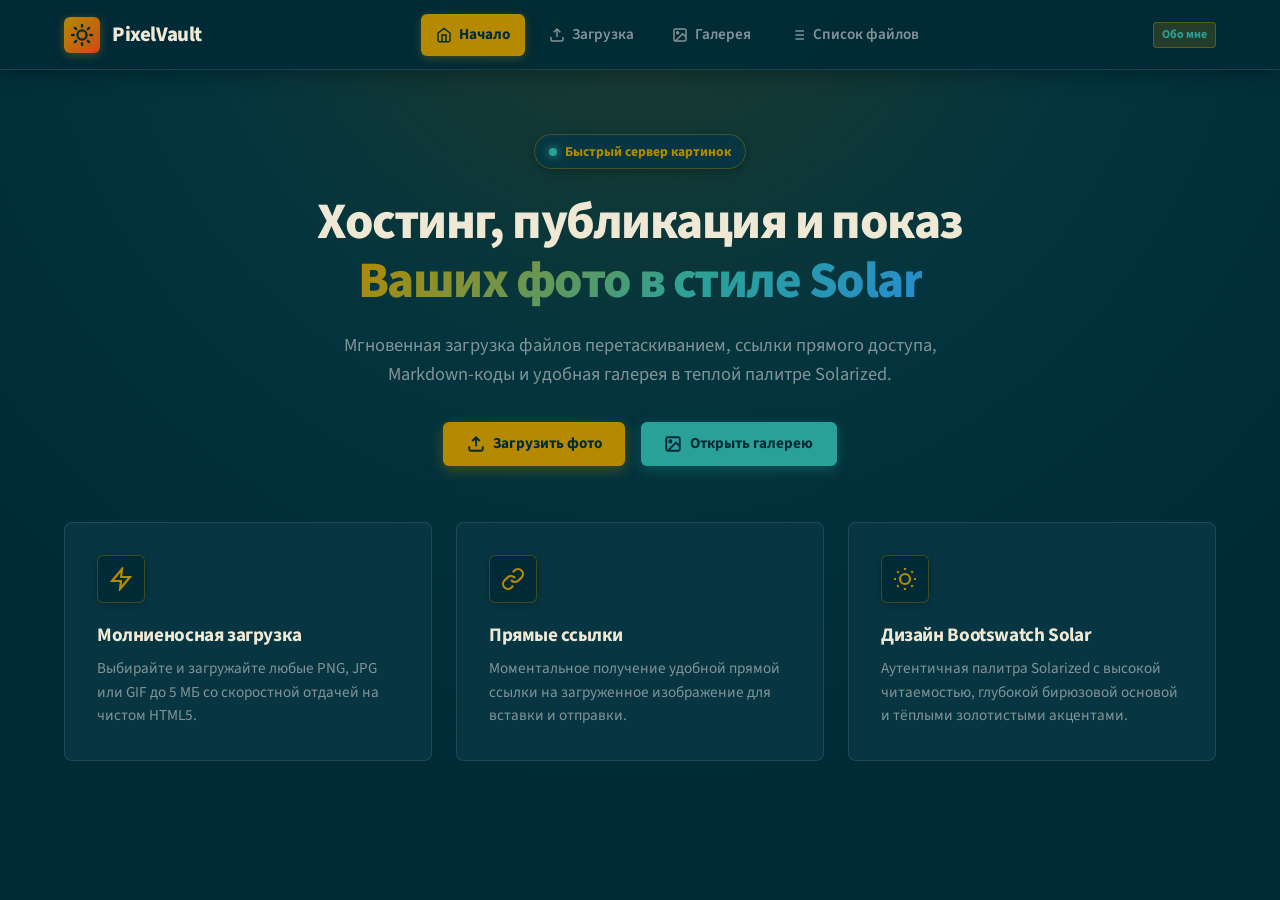
==== templates/index.html @ 3f96f943 "add app.py and templates" ====
<!DOCTYPE html>
<html lang="ru" data-bs-theme="dark">

<head>
    <meta charset="UTF-8">
    <meta name="viewport" content="width=device-width, initial-scale=1.0">
    <title>PixelVault — Быстрый хостинг картинок (Solar Theme)</title>
    <meta name="description"
        content="Молниеносная загрузка изображений перетаскиванием, ссылки прямого доступа, Markdown-коды и галерея в палитре Bootswatch Solar.">
    <link rel="preconnect" href="https://fonts.googleapis.com">
    <link rel="preconnect" href="https://fonts.gstatic.com" crossorigin>
    <link
        href="https://fonts.googleapis.com/css2?family=JetBrains+Mono:wght@400;500;600;700&family=Source+Sans+3:ital,wght@0,300;0,400;0,600;0,700;0,800;1,400&display=swap"
        rel="stylesheet" media="print" onload="this.media='all'">
    <noscript>
        <link
            href="https://fonts.googleapis.com/css2?family=JetBrains+Mono:wght@400;500;600;700&family=Source+Sans+3:ital,wght@0,300;0,400;0,600;0,700;0,800;1,400&display=swap"
            rel="stylesheet">
    </noscript>
    <link rel="stylesheet" href="/static/css/reset.css">
    <link rel="stylesheet" href="/static/css/style.css">
    <link rel="stylesheet" href="/static/css/responsive.css">
    <link rel="icon" type="image/x-icon" href="/favicon.ico">
</head>

<body>
    <div class="page-wrapper">
        <!-- Site Header / Navbar (Solar Theme) -->
        <header class="site-header">
            <div class="header-container">
                <a href="/" class="brand">
                    <div class="brand-icon-wrapper">
                        <svg width="22" height="22" viewBox="0 0 24 24" fill="none" stroke="currentColor"
                            stroke-width="2.5" stroke-linecap="round" stroke-linejoin="round">
                            <circle cx="12" cy="12" r="5"></circle>
                            <line x1="12" y1="1" x2="12" y2="3"></line>
                            <line x1="12" y1="21" x2="12" y2="23"></line>
                            <line x1="4.22" y1="4.22" x2="5.64" y2="5.64"></line>
                            <line x1="18.36" y1="18.36" x2="19.78" y2="19.78"></line>
                            <line x1="1" y1="12" x2="3" y2="12"></line>
                            <line x1="21" y1="12" x2="23" y2="12"></line>
                            <line x1="4.22" y1="19.78" x2="5.64" y2="18.36"></line>
                            <line x1="18.36" y1="5.64" x2="19.78" y2="4.22"></line>
                        </svg>
                    </div>
                    <span class="brand-text">PixelVault</span>
                </a>

                <nav class="nav-links">
                    <a href="/" class="nav-link active">
                        <svg width="16" height="16" viewBox="0 0 24 24" fill="none" stroke="currentColor"
                            stroke-width="2.2">
                            <path d="M3 9l9-7 9 7v11a2 2 0 0 1-2 2H5a2 2 0 0 1-2-2z"></path>
                            <polyline points="9 22 9 12 15 12 15 22"></polyline>
                        </svg>
                        <span>Начало</span>
                    </a>
                    <a href="/upload" class="nav-link">
                        <svg width="16" height="16" viewBox="0 0 24 24" fill="none" stroke="currentColor"
                            stroke-width="2.2">
                            <path d="M21 15v4a2 2 0 0 1-2 2H5a2 2 0 0 1-2-2v-4"></path>
                            <polyline points="17 8 12 3 7 8"></polyline>
                            <line x1="12" y1="3" x2="12" y2="15"></line>
                        </svg>
                        <span>Загрузка</span>
                    </a>
                    <a href="/images" class="nav-link">
                        <svg width="16" height="16" viewBox="0 0 24 24" fill="none" stroke="currentColor"
                            stroke-width="2.2">
                            <rect x="3" y="3" width="18" height="18" rx="2" ry="2"></rect>
                            <circle cx="8.5" cy="8.5" r="1.5"></circle>
                            <polyline points="21 15 16 10 5 21"></polyline>
                        </svg>
                        <span>Галерея</span>
                    </a>
                    <a href="/images-list" class="nav-link">
                        <svg width="16" height="16" viewBox="0 0 24 24" fill="none" stroke="currentColor"
                            stroke-width="2.2">
                            <line x1="8" y1="6" x2="21" y2="6"></line>
                            <line x1="8" y1="12" x2="21" y2="12"></line>
                            <line x1="8" y1="18" x2="21" y2="18"></line>
                            <line x1="3" y1="6" x2="3.01" y2="6"></line>
                            <line x1="3" y1="12" x2="3.01" y2="12"></line>
                            <line x1="3" y1="18" x2="3.01" y2="18"></line>
                        </svg>
                        <span>Список<span class="nav-text-extra"> файлов</span></span>
                    </a>
                </nav>

                <div class="header-actions">
                    <div class="theme-pill-badge" title="Об авторе проекта">
                        <a href="/about">Обо мне</a>
                    </div>
                </div>
            </div>
        </header>

        <!-- Main Content -->
        <main>
            <!-- Hero Section (Solar Theme) -->
            <section class="hero-section">
                <div class="hero-tag">
                    <span class="hero-tag-dot"></span>
                    <span>Быстрый сервер картинок</span>
                </div>
                <h1 class="hero-title">
                    Хостинг, публикация и показ <br>
                    <span class="gradient-text">
                        Ваших фото в стиле Solar
                    </span>
                </h1>
                <p class="hero-subtitle">
                    Мгновенная загрузка файлов перетаскиванием, ссылки прямого доступа,
                    Markdown-коды и удобная галерея в теплой палитре Solarized.
                </p>

                <div class="hero-actions">
                    <a href="/upload" class="btn btn-primary">
                        <svg width="18" height="18" viewBox="0 0 24 24" fill="none" stroke="currentColor"
                            stroke-width="2.5">
                            <path d="M21 15v4a2 2 0 0 1-2 2H5a2 2 0 0 1-2-2v-4"></path>
                            <polyline points="17 8 12 3 7 8"></polyline>
                            <line x1="12" y1="3" x2="12" y2="15"></line>
                        </svg>
                        <span>Загрузить фото</span>
                    </a>
                    <a href="/images" class="btn btn-secondary">
                        <svg width="18" height="18" viewBox="0 0 24 24" fill="none" stroke="currentColor"
                            stroke-width="2.5">
                            <rect x="3" y="3" width="18" height="18" rx="2" ry="2"></rect>
                            <circle cx="8.5" cy="8.5" r="1.5"></circle>
                            <polyline points="21 15 16 10 5 21"></polyline>
                        </svg>
                        <span>Открыть галерею</span>
                    </a>
                </div>

            </section>

            <!-- Features Grid (Solar Cards) -->
            <section class="features-grid">
                <div class="feature-card">
                    <div class="feature-icon-box">
                        <svg width="24" height="24" viewBox="0 0 24 24" fill="none" stroke="currentColor"
                            stroke-width="2.2">
                            <path d="M13 2L3 14h9l-1 8 10-12h-9l1-8z"></path>
                        </svg>
                    </div>
                    <h3 class="feature-title">Молниеносная загрузка</h3>
                    <p class="feature-desc">
                        Выбирайте и загружайте любые PNG, JPG или GIF до 5 МБ со скоростной
                        отдачей на чистом HTML5.
                    </p>
                </div>
                <div class="feature-card">
                    <div class="feature-icon-box">
                        <svg width="24" height="24" viewBox="0 0 24 24" fill="none" stroke="currentColor"
                            stroke-width="2.2">
                            <path d="M10 13a5 5 0 0 0 7.54.54l3-3a5 5 0 0 0-7.07-7.07l-1.72 1.71"></path>
                            <path d="M14 11a5 5 0 0 0-7.54-.54l-3 3a5 5 0 0 0 7.07 7.07l1.71-1.71"></path>
                        </svg>
                    </div>
                    <h3 class="feature-title">Прямые ссылки</h3>
                    <p class="feature-desc">
                        Моментальное получение удобной прямой ссылки на загруженное изображение для вставки и отправки.
                    </p>
                </div>
                <div class="feature-card">
                    <div class="feature-icon-box">
                        <svg width="24" height="24" viewBox="0 0 24 24" fill="none" stroke="currentColor"
                            stroke-width="2.2">
                            <circle cx="12" cy="12" r="5"></circle>
                            <line x1="12" y1="1" x2="12" y2="3"></line>
                            <line x1="12" y1="21" x2="12" y2="23"></line>
                            <line x1="4.22" y1="4.22" x2="5.64" y2="5.64"></line>
                            <line x1="18.36" y1="18.36" x2="19.78" y2="19.78"></line>
                            <line x1="1" y1="12" x2="3" y2="12"></line>
                            <line x1="21" y1="12" x2="23" y2="12"></line>
                            <line x1="4.22" y1="19.78" x2="5.64" y2="18.36"></line>
                            <line x1="18.36" y1="5.64" x2="19.78" y2="4.22"></line>
                        </svg>
                    </div>
                    <h3 class="feature-title">Дизайн Bootswatch Solar</h3>
                    <p class="feature-desc">
                        Аутентичная палитра Solarized с высокой читаемостью, глубокой бирюзовой
                        основой и тёплыми золотистыми акцентами.
                    </p>
                </div>
            </section>
        </main>
    </div>
</body>

</html>
---- static/css/style.css ----
/* ==========================================================================
   PIXELVAULT — BOOTSWATCH SOLAR THEME (SOLARIZED DESIGN SYSTEM)
   Inspired by Ethan Schoonover's Solarized & Bootswatch Solar
   Features: Pure CSS EN/RU Localization, Pure CSS Lightbox Modals (:target),
             Interactive Tabs & Format Selectors, Solarized Gradients & Glows
   ========================================================================== */

/* --- Bootswatch Solar Design Tokens --- */
:root {
    --font-main: 'Source Sans 3', -apple-system, BlinkMacSystemFont, 'Segoe UI', Roboto, Helvetica, Arial, sans-serif;
    --font-mono: 'JetBrains Mono', 'SFMono-Regular', Menlo, Monaco, Consolas, monospace;

    /* Solarized Core Palette */
    --solar-base03: #002b36;
    /* Deep Background */
    --solar-base02: #073642;
    /* Card & Surface BG */
    --solar-base01: #586e75;
    /* Borders & Subtle Muted */
    --solar-base00: #657b83;
    /* Secondary Content */
    --solar-base0: #839496;
    /* Primary Body Text */
    --solar-base1: #93a1a1;
    /* Headings & Emphasized Text */
    --solar-base2: #eee8d5;
    /* High Contrast Text */
    --solar-base3: #fdf6e3;
    /* Light Highlights */

    --solar-yellow: #b58900;
    /* Bootswatch Solar Primary */
    --solar-orange: #cb4b16;
    /* Warning */
    --solar-red: #dc322f;
    /* Danger (alt) */
    --solar-magenta: #d33682;
    /* Bootswatch Solar Danger */
    --solar-violet: #6c71c4;
    /* Accent / Special */
    --solar-blue: #268bd2;
    /* Info / Links */
    --solar-cyan: #2aa198;
    /* Success / Secondary */
    --solar-green: #859900;
    /* Pure Green */

    /* Semantic Theme Aliases */
    --bg-page: var(--solar-base03);
    --bg-surface: var(--solar-base02);
    --bg-surface-alt: #0a404e;
    --bg-surface-hover: #0c4d5d;
    --bg-card: var(--solar-base02);
    --bg-card-hover: #0a3d4a;
    --bg-nav: rgba(0, 43, 54, 0.95);
    --bg-input: #002129;
    --bg-modal: #073642;

    --text-primary: var(--solar-base0);
    --text-heading: var(--solar-base1);
    --text-bright: var(--solar-base2);
    --text-highlight: var(--solar-base3);
    --text-muted: var(--solar-base01);
    --text-code: var(--solar-cyan);

    --border-color: rgba(88, 110, 117, 0.35);
    --border-color-hover: rgba(181, 137, 0, 0.5);
    --border-dashed: var(--solar-yellow);

    --accent-primary: var(--solar-yellow);
    --accent-primary-hover: #d19f00;
    --accent-primary-active: #967100;
    --accent-secondary: var(--solar-cyan);
    --accent-secondary-hover: #33b8ad;
    --accent-info: var(--solar-blue);
    --accent-info-hover: #3a9de0;
    --accent-danger: var(--solar-magenta);
    --accent-danger-hover: #e04491;
    --accent-warning: var(--solar-orange);

    --accent-light: rgba(181, 137, 0, 0.12);
    --accent-glow: rgba(181, 137, 0, 0.28);
    --cyan-glow: rgba(42, 161, 152, 0.3);

    --hero-gradient: radial-gradient(circle at 50% -10%, rgba(181, 137, 0, 0.18) 0%, rgba(42, 161, 152, 0.08) 40%, rgba(0, 43, 54, 0) 75%);

    --shadow-xs: 0 1px 3px rgba(0, 0, 0, 0.35);
    --shadow-sm: 0 4px 14px rgba(0, 0, 0, 0.45);
    --shadow-md: 0 10px 28px rgba(0, 0, 0, 0.55);
    --shadow-lg: 0 20px 45px rgba(0, 0, 0, 0.65);
    --shadow-glow: 0 0 24px var(--accent-glow);

    --radius-sm: 4px;
    --radius-md: 6px;
    --radius-lg: 8px;
    --radius-xl: 12px;
    --radius-full: 9999px;

    --transition-fast: 0.15s ease;
    --transition-normal: 0.25s cubic-bezier(0.16, 1, 0.3, 1);
}

/* --- Global Reset & Base Setup --- */
*,
*::before,
*::after {
    box-sizing: border-box;
    margin: 0;
    padding: 0;
}

html {
    font-size: 16px;
    scroll-behavior: smooth;
    color-scheme: dark;
}

body {
    font-family: var(--font-main);
    background-color: var(--bg-page);
    color: var(--text-primary);
    line-height: 1.6;
    min-height: 100vh;
    display: flex;
    flex-direction: column;
    overflow-x: hidden;
    -webkit-font-smoothing: antialiased;
    -moz-osx-font-smoothing: grayscale;
}

.page-wrapper {
    display: flex;
    flex-direction: column;
    min-height: 100vh;
    background: var(--hero-gradient);
}

/* --- Typography & Headings --- */
h1,
h2,
h3,
h4,
h5,
h6 {
    color: var(--text-heading);
    font-weight: 700;
    line-height: 1.25;
    letter-spacing: -0.02em;
}

h1 {
    font-size: 2.5rem;
}

h2 {
    font-size: 1.85rem;
}

h3 {
    font-size: 1.35rem;
}

h4 {
    font-size: 1.15rem;
}

p {
    color: var(--text-primary);
    margin-bottom: 1rem;
}

a {
    color: var(--accent-secondary);
    text-decoration: none;
    transition: color var(--transition-fast);
}

a:hover {
    color: var(--accent-primary);
    text-decoration: none;
}

code,
pre {
    font-family: var(--font-mono);
}

/* Utility classes */
.d-none {
    display: none !important;
}

/* ==========================================================================
   HEADER / NAVBAR (Bootswatch Solar Style)
   ========================================================================== */
.site-header {
    position: sticky;
    top: 0;
    z-index: 100;
    background-color: var(--bg-nav);
    backdrop-filter: blur(12px);
    -webkit-backdrop-filter: blur(12px);
    border-bottom: 1px solid var(--border-color);
    box-shadow: 0 4px 20px rgba(0, 0, 0, 0.3);
}

.header-container {
    max-width: 1200px;
    margin: 0 auto;
    padding: 0.85rem 1.5rem;
    display: flex;
    align-items: center;
    justify-content: space-between;
    gap: 1.5rem;
}

/* Brand */
.brand {
    display: flex;
    align-items: center;
    gap: 0.75rem;
    color: var(--text-bright);
    font-weight: 700;
    font-size: 1.3rem;
    letter-spacing: -0.02em;
    text-decoration: none;
}

.brand:hover {
    color: var(--accent-primary);
}

.brand-icon-wrapper {
    display: flex;
    align-items: center;
    justify-content: center;
    width: 36px;
    height: 36px;
    background: linear-gradient(135deg, var(--solar-yellow) 0%, var(--solar-orange) 100%);
    color: var(--solar-base03);
    border-radius: var(--radius-md);
    box-shadow: 0 2px 10px rgba(181, 137, 0, 0.4);
    transition: transform var(--transition-normal);
}

.brand:hover .brand-icon-wrapper {
    transform: rotate(6deg) scale(1.05);
}

.brand-text {
    color: var(--solar-base2);
    font-weight: 800;
}

.brand-badge {
    font-size: 0.7rem;
    font-weight: 700;
    padding: 0.2rem 0.5rem;
    border-radius: var(--radius-sm);
    background-color: rgba(181, 137, 0, 0.2);
    color: var(--solar-yellow);
    border: 1px solid rgba(181, 137, 0, 0.4);
    letter-spacing: 0.05em;
    text-transform: uppercase;
}

/* Navigation Links */
.nav-links {
    display: flex;
    align-items: center;
    gap: 0.5rem;
    list-style: none;
}

.nav-link {
    display: inline-flex;
    align-items: center;
    gap: 0.45rem;
    padding: 0.55rem 0.95rem;
    color: var(--text-primary);
    font-size: 0.95rem;
    font-weight: 600;
    border-radius: var(--radius-md);
    transition: all var(--transition-fast);
}

.nav-link:hover {
    color: var(--solar-base2);
    background-color: var(--bg-surface);
}

.nav-link.active {
    color: var(--solar-base03);
    background-color: var(--accent-primary);
    font-weight: 700;
    box-shadow: 0 2px 8px rgba(181, 137, 0, 0.35);
}

/* Header Controls & Actions */
.header-actions {
    display: flex;
    align-items: center;
    gap: 0.75rem;
}

.control-btn-label {
    display: inline-flex;
    align-items: center;
    gap: 0.45rem;
    padding: 0.45rem 0.85rem;
    background-color: var(--bg-surface);
    border: 1px solid var(--border-color);
    border-radius: var(--radius-md);
    color: var(--text-primary);
    font-size: 0.85rem;
    font-weight: 600;
    cursor: pointer;
    user-select: none;
    transition: all var(--transition-fast);
}

.control-btn-label:hover {
    border-color: var(--accent-primary);
    color: var(--solar-base2);
    background-color: var(--bg-surface-alt);
    box-shadow: 0 0 10px rgba(181, 137, 0, 0.2);
}

.lang-badge {
    background-color: var(--solar-base03);
    color: var(--solar-cyan);
    padding: 0.15rem 0.45rem;
    border-radius: var(--radius-sm);
    font-size: 0.75rem;
    font-weight: 700;
    border: 1px solid rgba(42, 161, 152, 0.4);
}

.theme-pill-badge {
    background-color: rgba(181, 137, 0, 0.2);
    color: var(--solar-yellow);
    padding: 0.15rem 0.5rem;
    border-radius: var(--radius-sm);
    font-size: 0.75rem;
    font-weight: 700;
    border: 1px solid rgba(181, 137, 0, 0.4);
}

/* ==========================================================================
   BUTTONS (Bootswatch Solar)
   ========================================================================== */
.btn {
    display: inline-flex;
    align-items: center;
    justify-content: center;
    gap: 0.5rem;
    padding: 0.65rem 1.4rem;
    font-family: var(--font-main);
    font-size: 0.95rem;
    font-weight: 600;
    border-radius: var(--radius-md);
    border: 1px solid transparent;
    cursor: pointer;
    text-decoration: none;
    transition: all var(--transition-normal);
    line-height: 1.4;
}

.btn-primary {
    background-color: var(--solar-yellow);
    color: var(--solar-base03) !important;
    font-weight: 700;
    box-shadow: 0 4px 14px rgba(181, 137, 0, 0.35);
}

.btn-primary:hover {
    background-color: var(--accent-primary-hover);
    color: var(--solar-base03) !important;
    transform: translateY(-2px);
    box-shadow: 0 6px 20px rgba(181, 137, 0, 0.5);
}

.btn-secondary {
    background-color: var(--solar-cyan);
    color: var(--solar-base03) !important;
    font-weight: 700;
    box-shadow: 0 4px 14px rgba(42, 161, 152, 0.3);
}

.btn-secondary:hover {
    background-color: var(--accent-secondary-hover);
    color: var(--solar-base03) !important;
    transform: translateY(-2px);
    box-shadow: 0 6px 20px rgba(42, 161, 152, 0.45);
}

.btn-outline-info {
    background-color: transparent;
    color: var(--solar-blue) !important;
    border: 1px solid var(--solar-blue);
}

.btn-outline-info:hover {
    background-color: var(--solar-blue);
    color: var(--solar-base03) !important;
    transform: translateY(-2px);
    box-shadow: 0 4px 16px rgba(38, 139, 210, 0.4);
}

.btn-outline-solar {
    background-color: var(--bg-surface);
    color: var(--text-heading) !important;
    border: 1px solid var(--border-color);
}

.btn-outline-solar:hover {
    background-color: var(--bg-surface-alt);
    border-color: var(--solar-yellow);
    color: var(--solar-base2) !important;
    transform: translateY(-2px);
}

.btn-danger {
    background-color: var(--solar-magenta);
    color: #fff !important;
}

.btn-danger:hover {
    background-color: var(--accent-danger-hover);
    transform: translateY(-2px);
}

/* ==========================================================================
   HERO SECTION (Showcase)
   ========================================================================== */
.hero-section {
    padding: 4rem 1.5rem 0.5rem;
    text-align: center;
    max-width: 960px;
    margin: 0 auto;
}

.hero-tag {
    display: inline-flex;
    align-items: center;
    gap: 0.5rem;
    padding: 0.35rem 0.9rem;
    background-color: var(--bg-surface);
    border: 1px solid rgba(181, 137, 0, 0.35);
    border-radius: var(--radius-full);
    color: var(--solar-yellow);
    font-size: 0.85rem;
    font-weight: 700;
    margin-bottom: 1.5rem;
    box-shadow: 0 2px 10px rgba(0, 0, 0, 0.25);
}

.hero-tag-dot {
    width: 8px;
    height: 8px;
    border-radius: 50%;
    background-color: var(--solar-cyan);
    box-shadow: 0 0 8px var(--solar-cyan);
    animation: pulseGlow 2s infinite ease-in-out;
}

@keyframes pulseGlow {

    0%,
    100% {
        transform: scale(1);
        opacity: 1;
    }

    50% {
        transform: scale(1.3);
        opacity: 0.6;
    }
}

.hero-title {
    font-size: 3.2rem;
    font-weight: 800;
    line-height: 1.15;
    margin-bottom: 1.25rem;
    color: var(--solar-base2);
    letter-spacing: -0.03em;
}

.hero-title .gradient-text {
    background: linear-gradient(135deg, var(--solar-yellow) 0%, var(--solar-cyan) 60%, var(--solar-blue) 100%);
    -webkit-background-clip: text;
    -webkit-text-fill-color: transparent;
    display: inline-block;
}

.hero-subtitle {
    font-size: 1.15rem;
    color: var(--solar-base0);
    max-width: 680px;
    margin: 0 auto 2rem;
    line-height: 1.6;
}

.hero-actions {
    display: flex;
    align-items: center;
    justify-content: center;
    gap: 1rem;
    flex-wrap: wrap;
    margin-bottom: 3rem;
}

/* ==========================================================================
   SHOWCASE GRID / DECK (Home Carousel & Cards)
   ========================================================================== */
.showcase-wrapper {
    max-width: 1200px;
    margin: 0 auto 4rem;
    padding: 0 1.5rem;
}

.showcase-card-container {
    background-color: var(--bg-surface);
    border: 1px solid var(--border-color);
    border-radius: var(--radius-xl);
    padding: 1.75rem;
    box-shadow: var(--shadow-md);
}

.showcase-grid {
    display: flex;
    flex-wrap: wrap;
    justify-content: center;
    gap: 1.25rem;
}

.showcase-item {
    position: relative;
    border-radius: var(--radius-lg);
    overflow: hidden;
    background-color: var(--solar-base03);
    border: 1px solid var(--border-color);
    aspect-ratio: 4 / 5;
    width: 220px;
    max-width: 100%;
    flex: 0 0 220px;
    display: block;
    text-decoration: none;
    transition: all var(--transition-normal);
    box-shadow: var(--shadow-xs);
}

.showcase-empty-card {
    width: 100%;
}

.showcase-item:hover {
    transform: translateY(-6px);
    border-color: var(--solar-yellow);
    box-shadow: 0 12px 30px rgba(0, 0, 0, 0.5), 0 0 18px var(--accent-glow);
}

.showcase-item img {
    width: 100%;
    height: 100%;
    object-fit: cover;
    display: block;
    transition: transform var(--transition-normal);
}

.showcase-item:hover img {
    transform: scale(1.06);
}

.showcase-item-info {
    position: absolute;
    bottom: 0;
    left: 0;
    right: 0;
    padding: 1rem;
    background: linear-gradient(to top, rgba(0, 43, 54, 0.95) 0%, rgba(0, 43, 54, 0.6) 70%, rgba(0, 43, 54, 0) 100%);
    display: flex;
    align-items: flex-end;
    justify-content: space-between;
}

.showcase-item-name {
    font-size: 1rem;
    font-weight: 700;
    color: var(--solar-base2);
}

.showcase-item-tag {
    font-size: 0.75rem;
    color: var(--solar-cyan);
    font-weight: 500;
}

.showcase-item-badge {
    padding: 0.2rem 0.45rem;
    font-size: 0.65rem;
    font-weight: 700;
    background-color: var(--solar-yellow);
    color: var(--solar-base03);
    border-radius: var(--radius-sm);
}

/* ==========================================================================
   FEATURES SECTION (Bootswatch Solar Cards)
   ========================================================================== */
.features-grid {
    max-width: 1200px;
    margin: 0 auto 1.5rem;
    padding: 0 1.5rem;
    display: grid;
    grid-template-columns: repeat(auto-fit, minmax(300px, 1fr));
    gap: 1.5rem;
}

.feature-card {
    background-color: var(--bg-surface);
    border: 1px solid var(--border-color);
    border-radius: var(--radius-lg);
    padding: 2rem;
    transition: all var(--transition-normal);
    position: relative;
    overflow: hidden;
}

.feature-card::before {
    content: '';
    position: absolute;
    top: 0;
    left: 0;
    width: 100%;
    height: 3px;
    background: linear-gradient(90deg, var(--solar-yellow), var(--solar-cyan));
    opacity: 0;
    transition: opacity var(--transition-fast);
}

.feature-card:hover {
    border-color: var(--solar-yellow);
    transform: translateY(-4px);
    box-shadow: var(--shadow-md);
}

.feature-card:hover::before {
    opacity: 1;
}

.feature-icon-box {
    width: 48px;
    height: 48px;
    border-radius: var(--radius-md);
    background-color: var(--solar-base03);
    border: 1px solid rgba(181, 137, 0, 0.35);
    display: flex;
    align-items: center;
    justify-content: center;
    color: var(--solar-yellow);
    margin-bottom: 1.25rem;
    box-shadow: 0 2px 10px rgba(0, 0, 0, 0.3);
}

.feature-title {
    font-size: 1.2rem;
    color: var(--solar-base2);
    margin-bottom: 0.65rem;
}

.feature-desc {
    font-size: 0.95rem;
    color: var(--solar-base0);
    line-height: 1.55;
    margin-bottom: 0;
}

/* ==========================================================================
   APP CONTAINER / TABS / FORMS (Upload & Gallery Pages)
   ========================================================================== */
.app-container {
    max-width: 900px;
    margin: 0 auto;
    padding: 0 1.5rem;
    width: 100%;
}

.app-container-gallery {
    max-width: 1320px;
}

.page-header {
    text-align: center;
    margin-bottom: 2rem;
    margin-top: 1rem;
}

.page-title {
    font-size: 2.3rem;
    font-weight: 800;
    color: var(--solar-base2);
    margin-bottom: 0.5rem;
}

.page-subtitle {
    font-size: 1.05rem;
    color: var(--solar-base0);
}

/* Navigation Tabs (Solar Nav-Pills) */
.tabs-nav {
    display: flex;
    justify-content: center;
    gap: 0.75rem;
    margin-bottom: 2.5rem;
}

.tab-btn {
    display: inline-flex;
    align-items: center;
    gap: 0.55rem;
    padding: 0.65rem 1.4rem;
    background-color: var(--bg-surface);
    color: var(--text-primary);
    border: 1px solid var(--border-color);
    border-radius: var(--radius-md);
    font-size: 0.95rem;
    font-weight: 600;
    text-decoration: none;
    transition: all var(--transition-fast);
}

.tab-btn:hover {
    color: var(--solar-base2);
    border-color: var(--solar-yellow);
    background-color: var(--bg-surface-alt);
}

.tab-btn.active {
    background-color: var(--solar-yellow);
    color: var(--solar-base03) !important;
    border-color: var(--solar-yellow);
    font-weight: 700;
    box-shadow: 0 4px 14px rgba(181, 137, 0, 0.35);
}

.tab-counter {
    background-color: var(--solar-base03);
    color: var(--solar-yellow);
    padding: 0.15rem 0.5rem;
    border-radius: var(--radius-full);
    font-size: 0.75rem;
    font-weight: 700;
}

.tab-btn.active .tab-counter {
    background-color: var(--solar-base03);
    color: var(--solar-yellow);
}

/* ==========================================================================
   UPLOAD CARD & DROPZONE
   ========================================================================== */
.upload-card {
    background-color: var(--bg-surface);
    border: 1px solid var(--border-color);
    border-radius: var(--radius-xl);
    padding: 2.25rem;
    box-shadow: var(--shadow-md);
}

.dropzone {
    display: flex;
    flex-direction: column;
    align-items: center;
    justify-content: center;
    padding: 3rem 1.5rem;
    border: 2px dashed var(--border-dashed);
    border-radius: var(--radius-lg);
    background-color: rgba(0, 43, 54, 0.6);
    cursor: pointer;
    text-align: center;
    transition: all var(--transition-normal);
}

.dropzone:hover {
    border-color: var(--solar-cyan);
    background-color: rgba(42, 161, 152, 0.08);
    box-shadow: 0 0 20px rgba(42, 161, 152, 0.2);
    transform: scale(1.005);
}

.dropzone-icon {
    width: 68px;
    height: 68px;
    border-radius: 50%;
    background: linear-gradient(135deg, rgba(181, 137, 0, 0.2) 0%, rgba(42, 161, 152, 0.2) 100%);
    border: 1px solid var(--solar-yellow);
    display: flex;
    align-items: center;
    justify-content: center;
    color: var(--solar-yellow);
    margin-bottom: 1.25rem;
    transition: all var(--transition-normal);
}

.dropzone:hover .dropzone-icon {
    color: var(--solar-cyan);
    border-color: var(--solar-cyan);
    transform: translateY(-4px);
}

.dropzone-title {
    font-size: 1.3rem;
    font-weight: 700;
    color: var(--solar-base2);
    margin-bottom: 0.4rem;
}

.dropzone-hint {
    font-size: 0.9rem;
    color: var(--solar-base0);
    margin-bottom: 1.25rem;
}

.dropzone-badges {
    display: flex;
    gap: 0.5rem;
    flex-wrap: wrap;
    justify-content: center;
}

.format-badge {
    padding: 0.25rem 0.6rem;
    background-color: var(--solar-base03);
    border: 1px solid var(--border-color);
    border-radius: var(--radius-sm);
    color: var(--solar-cyan);
    font-family: var(--font-mono);
    font-size: 0.75rem;
    font-weight: 600;
}

.upload-btn-row {
    margin-top: 1.75rem;
    display: flex;
    justify-content: center;
}

.upload-submit-btn {
    width: 100%;
    max-width: 320px;
    padding: 0.85rem 1.5rem;
    font-size: 1.05rem;
}

/* ==========================================================================
   LINKS GENERATOR / EMBED CODES SECTION (Bootswatch Solar Code Blocks)
   ========================================================================== */
.links-section {
    margin-top: 2.5rem;
    padding-top: 2rem;
    border-top: 1px solid var(--border-color);
}

.links-header {
    display: flex;
    align-items: center;
    justify-content: space-between;
    gap: 1rem;
    margin-bottom: 1.25rem;
    flex-wrap: wrap;
}

.links-title {
    font-size: 1.15rem;
    color: var(--solar-base2);
}

.format-switch-group {
    display: flex;
    gap: 0.35rem;
    background-color: var(--solar-base03);
    padding: 0.25rem;
    border-radius: var(--radius-md);
    border: 1px solid var(--border-color);
}

.format-label {
    padding: 0.35rem 0.75rem;
    font-size: 0.8rem;
    font-weight: 600;
    border-radius: var(--radius-sm);
    color: var(--solar-base0);
    cursor: pointer;
    transition: all var(--transition-fast);
}

.format-label:hover {
    color: var(--solar-base2);
}



.link-input-group {
    display: flex;
    gap: 0.5rem;
}

.link-input {
    flex: 1;
    background-color: var(--bg-input);
    border: 1px solid var(--border-color);
    border-radius: var(--radius-md);
    padding: 0.75rem 1rem;
    color: var(--solar-cyan);
    font-family: var(--font-mono);
    font-size: 0.9rem;
    outline: none;
    transition: border-color var(--transition-fast);
}

.link-input:focus {
    border-color: var(--solar-yellow);
    box-shadow: 0 0 10px rgba(181, 137, 0, 0.25);
}

/* Recent Uploads Queue */
.recent-uploads {
    margin-top: 2.5rem;
    padding-top: 1.75rem;
    border-top: 1px solid var(--border-color);
}

.recent-uploads-title {
    font-size: 1.05rem;
    color: var(--solar-base2);
    margin-bottom: 1rem;
}

.upload-queue-list {
    display: flex;
    flex-direction: column;
    gap: 0.75rem;
}

.upload-queue-item {
    display: flex;
    align-items: center;
    justify-content: space-between;
    padding: 0.75rem 1rem;
    background-color: var(--solar-base03);
    border: 1px solid var(--border-color);
    border-radius: var(--radius-md);
    gap: 1rem;
}

.upload-queue-info {
    display: flex;
    align-items: center;
    gap: 0.85rem;
}

.upload-queue-thumb {
    width: 44px;
    height: 44px;
    border-radius: var(--radius-sm);
    object-fit: cover;
    border: 1px solid var(--border-color);
}

.upload-queue-name {
    font-size: 0.9rem;
    font-weight: 600;
    color: var(--solar-base2);
}

/* ==========================================================================
   GALLERY PAGE (Toolbar & Cards Grid)
   ========================================================================== */
.gallery-toolbar {
    display: flex;
    align-items: center;
    justify-content: space-between;
    margin-bottom: 1.75rem;
    padding: 0.85rem 1.25rem;
    background-color: var(--bg-surface);
    border: 1px solid var(--border-color);
    border-radius: var(--radius-lg);
}

.gallery-stats {
    font-size: 0.9rem;
    color: var(--solar-cyan);
    font-weight: 600;
}

.gallery-grid {
    display: grid;
    grid-template-columns: repeat(4, 1fr);
    gap: 1.5rem;
    width: 100%;
}

.gallery-card {
    background-color: var(--bg-surface);
    border: 1px solid var(--border-color);
    border-radius: var(--radius-lg);
    overflow: hidden;
    transition: all var(--transition-normal);
    box-shadow: var(--shadow-sm);
    display: flex;
    flex-direction: column;
    width: 100%;
    scroll-margin-top: 90px;
}

.gallery-empty-card {
    grid-column: 1 / -1;
    width: 100%;
}

.gallery-card-preview {
    position: relative;
    aspect-ratio: 4 / 3;
    background-color: var(--solar-base03);
    overflow: hidden;
    display: block;
    z-index: 1;
    cursor: pointer;
}

.gallery-card-img {
    width: 100%;
    height: 100%;
    object-fit: cover;
    transition: transform var(--transition-normal);
}

/* Реакция только при наведении на превью изображения */
.gallery-card-preview:hover .gallery-card-img {
    transform: scale(1.06);
}

.gallery-card-overlay {
    position: absolute;
    inset: 0;
    background: rgba(0, 43, 54, 0.65);
    display: flex;
    align-items: center;
    justify-content: center;
    opacity: 0;
    transition: opacity var(--transition-fast);
    z-index: 2;
}

.gallery-card-preview:hover .gallery-card-overlay {
    opacity: 1;
}

.gallery-overlay-btn {
    width: 44px;
    height: 44px;
    border-radius: 50%;
    background-color: var(--solar-yellow);
    color: var(--solar-base03);
    display: flex;
    align-items: center;
    justify-content: center;
    box-shadow: 0 4px 15px rgba(0, 0, 0, 0.5);
    transform: scale(0.85);
    transition: transform var(--transition-fast);
}

.gallery-card-preview:hover .gallery-overlay-btn {
    transform: scale(1);
}

/* Реакция только при наведении на тело карточки */
.gallery-card-body {
    padding: 1.15rem;
    flex: 1;
    display: flex;
    flex-direction: column;
    position: relative;
    z-index: 10;
    background-color: var(--bg-surface);
    border-top: 1px solid var(--border-color);
    transition: background-color var(--transition-normal), border-color var(--transition-normal);
}

.gallery-card-body:hover {
    background-color: var(--bg-surface-hover);
    border-top-color: var(--solar-cyan);
}

.gallery-card-name {
    font-size: 1rem;
    font-weight: 700;
    color: var(--solar-base2);
    margin-bottom: 0.25rem;
}

.gallery-card-url {
    font-size: 0.78rem;
    font-family: var(--font-mono);
    color: var(--solar-cyan);
    margin-bottom: 1rem;
    white-space: nowrap;
    overflow: hidden;
    text-overflow: ellipsis;
}

.gallery-card-footer {
    display: flex;
    align-items: center;
    justify-content: space-between;
    gap: 0.5rem;
    margin-top: auto;
    padding-top: 0.75rem;
    border-top: 1px solid var(--border-color);
    position: relative;
    z-index: 15;
}

.gallery-action-btn {
    display: inline-flex;
    align-items: center;
    gap: 0.35rem;
    padding: 0.4rem 0.75rem;
    font-size: 0.8rem;
    font-weight: 600;
    border-radius: var(--radius-sm);
    background-color: var(--solar-base03);
    color: var(--solar-base0);
    border: 1px solid var(--border-color);
    text-decoration: none;
    transition: all var(--transition-fast);
    position: relative;
    z-index: 20;
    cursor: pointer;
    touch-action: manipulation;
}

.gallery-action-btn:hover {
    color: var(--solar-yellow);
    border-color: var(--solar-yellow);
    background-color: var(--bg-surface-alt);
}

.gallery-action-btn:active {
    transform: scale(0.96);
}

/* ==========================================================================
   LIGHTBOX MODALS (Pure CSS :target + Bootstrap Compatible)
   ========================================================================== */
.lightbox-modal {
    position: fixed;
    inset: 0;
    z-index: 1000;
    display: none;
    align-items: center;
    justify-content: center;
    padding: 1.5rem;
}

.lightbox-modal:target {
    display: flex;
    animation: fadeIn 0.25s ease forwards;
}

@keyframes fadeIn {
    from {
        opacity: 0;
    }

    to {
        opacity: 1;
    }
}

.lightbox-backdrop {
    position: absolute;
    inset: 0;
    background: rgba(0, 43, 54, 0.88);
    backdrop-filter: blur(8px);
    -webkit-backdrop-filter: blur(8px);
}

.lightbox-content {
    position: relative;
    z-index: 10;
    max-width: 800px;
    width: 100%;
    background-color: var(--bg-modal);
    border: 1px solid var(--solar-yellow);
    border-radius: var(--radius-xl);
    overflow: hidden;
    box-shadow: var(--shadow-lg), 0 0 35px var(--accent-glow);
}

.lightbox-close-btn {
    position: absolute;
    top: 1rem;
    right: 1.25rem;
    z-index: 20;
    width: 36px;
    height: 36px;
    border-radius: 50%;
    background: rgba(0, 43, 54, 0.8);
    border: 1px solid var(--border-color);
    color: transparent;
    font-size: 0;
    line-height: 0;
    text-decoration: none;
    display: flex;
    align-items: center;
    justify-content: center;
    cursor: pointer;
    transform-origin: center;
    transition: transform var(--transition-fast), border-color var(--transition-fast), box-shadow var(--transition-fast);
}

.lightbox-close-btn::before,
.lightbox-close-btn::after {
    content: '';
    position: absolute;
    top: 50%;
    left: 50%;
    width: 16px;
    height: 2px;
    background-color: var(--solar-base2);
    border-radius: 1px;
    transition: background-color var(--transition-fast);
}

.lightbox-close-btn::before {
    transform: translate(-50%, -50%) rotate(45deg);
}

.lightbox-close-btn::after {
    transform: translate(-50%, -50%) rotate(-45deg);
}

.lightbox-close-btn:hover {
    border-color: var(--solar-yellow);
    box-shadow: 0 0 12px var(--accent-glow);
    transform: rotate(90deg);
}

.lightbox-close-btn:hover::before,
.lightbox-close-btn:hover::after {
    background-color: var(--solar-yellow);
}

.lightbox-img {
    width: 100%;
    max-height: 70vh;
    object-fit: contain;
    background-color: #001f27;
    display: block;
}

.lightbox-caption {
    padding: 1rem 1.5rem;
    font-weight: 700;
    color: var(--solar-base2);
    font-size: 1.05rem;
    background-color: var(--solar-base02);
    border-top: 1px solid var(--border-color);
    display: flex;
    align-items: center;
    justify-content: space-between;
}

/* ==========================================================================
   FOOTER (Bootswatch Solar Style)
   ========================================================================== */
.site-footer {
    margin-top: auto;
    background-color: var(--solar-base02);
    border-top: 1px solid var(--border-color);
    padding: 2rem 1.5rem;
    font-size: 0.9rem;
    color: var(--solar-base0);
}

.footer-container {
    max-width: 1200px;
    margin: 0 auto;
    display: flex;
    align-items: center;
    justify-content: space-between;
    gap: 1.5rem;
    flex-wrap: wrap;
}

.footer-container strong {
    color: var(--solar-yellow);
}

.footer-solar-badge {
    display: inline-flex;
    align-items: center;
    gap: 0.4rem;
    color: var(--solar-cyan);
    font-weight: 600;
    font-size: 0.85rem;
}

/* ==========================================================================
   RESPONSIVE ADJUSTMENTS
   ========================================================================== */
@media (max-width: 1200px) {
    .app-container-gallery {
        max-width: 980px;
    }

    .gallery-grid {
        grid-template-columns: repeat(3, 1fr);
        gap: 1.25rem;
    }
}

@media (max-width: 768px) {
    .header-container {
        flex-direction: column;
        gap: 1rem;
    }

    .hero-title {
        font-size: 2.2rem;
    }

    .hero-subtitle {
        font-size: 1rem;
    }

    .features-grid {
        grid-template-columns: 1fr;
    }

    .footer-container {
        flex-direction: column;
        text-align: center;
    }

    .gallery-grid {
        grid-template-columns: repeat(2, 1fr);
        gap: 1rem;
    }

    .gallery-card {
        width: 100%;
        max-width: 100%;
    }

    .showcase-grid {
        justify-content: center;
    }

    .showcase-item {
        width: 160px;
        flex: 0 0 160px;
    }
}

@media (max-width: 520px) {
    .gallery-grid {
        grid-template-columns: 1fr;
    }
}

/* ==========================================================================
   TABLES & PAGINATION — BOOTSWATCH SOLAR THEME (SERVER 2.0)
   ========================================================================== */
.table-responsive {
    width: 100%;
    overflow-x: auto;
    background: var(--bg-card);
    border: 1px solid var(--border-color);
    border-radius: var(--radius-lg);
    box-shadow: var(--shadow-sm);
    margin-bottom: 1.5rem;
}

.solar-table {
    width: 100%;
    border-collapse: collapse;
    font-size: 0.95rem;
    text-align: left;
}

.solar-table th {
    background-color: var(--solar-base03);
    color: var(--text-heading);
    font-weight: 600;
    padding: 1rem 1.25rem;
    border-bottom: 2px solid var(--border-color);
    letter-spacing: 0.03em;
    text-transform: uppercase;
    font-size: 0.8rem;
    white-space: nowrap;
}

.solar-table td {
    padding: 1rem 1.25rem;
    border-bottom: 1px solid var(--border-color);
    color: var(--text-primary);
    vertical-align: middle;
}

.solar-table tbody tr {
    transition: background-color var(--transition-fast);
}

.solar-table tbody tr:hover {
    background-color: var(--bg-surface-hover);
}

.table-link {
    display: inline-flex;
    align-items: center;
    gap: 0.5rem;
    color: var(--solar-cyan);
    text-decoration: none;
    font-weight: 500;
    transition: color var(--transition-fast);
}

.table-link:hover {
    color: var(--accent-primary-hover);
    text-decoration: underline;
}

.table-link code {
    font-family: var(--font-mono);
    font-size: 0.88rem;
    background: rgba(0, 0, 0, 0.25);
    padding: 0.2rem 0.45rem;
    border-radius: var(--radius-sm);
    color: var(--solar-cyan);
    word-break: break-all;
    overflow-wrap: anywhere;
}

.solar-table th.col-filename,
.solar-table td.col-filename {
    max-width: 220px;
    min-width: 150px;
    word-break: break-all;
    overflow-wrap: anywhere;
    white-space: normal;
}

.solar-table th.col-orig-name,
.solar-table td.col-orig-name {
    max-width: 260px;
    min-width: 170px;
    word-break: break-word;
    overflow-wrap: anywhere;
    word-wrap: break-word;
    white-space: normal;
}

.orig-filename-text {
    display: inline-block;
    max-width: 100%;
    font-weight: 500;
    color: var(--text-bright);
    word-break: break-word;
    overflow-wrap: anywhere;
    word-wrap: break-word;
    line-height: 1.4;
}

.solar-table th.col-size,
.solar-table td.col-size,
.solar-table th.col-date,
.solar-table td.col-date,
.solar-table th.col-type,
.solar-table td.col-type,
.solar-table th.col-action,
.solar-table td.col-action {
    white-space: nowrap;
    width: 1%;
}

.solar-table th.col-action,
.solar-table td.col-action {
    text-align: right;
    min-width: 110px;
}

.btn-text-mobile-extra {
    display: none;
}

.badge-size {
    display: inline-flex;
    align-items: center;
    justify-content: center;
    white-space: nowrap;
    padding: 0.28rem 0.65rem;
    font-size: 0.85rem;
    font-family: var(--font-mono);
    font-weight: 600;
    line-height: 1.2;
    border-radius: var(--radius-full);
    background-color: rgba(38, 139, 210, 0.15);
    color: var(--solar-blue);
    border: 1px solid rgba(38, 139, 210, 0.35);
    box-shadow: 0 1px 2px rgba(0, 0, 0, 0.1);
}

.badge-type {
    display: inline-block;
    padding: 0.2rem 0.5rem;
    font-size: 0.78rem;
    font-family: var(--font-mono);
    font-weight: 700;
    border-radius: var(--radius-sm);
    background-color: rgba(181, 137, 0, 0.15);
    color: var(--solar-yellow);
    border: 1px solid rgba(181, 137, 0, 0.3);
    text-transform: uppercase;
}

.btn-sm {
    padding: 0.4rem 0.8rem;
    font-size: 0.85rem;
    gap: 0.35rem;
}

.btn-danger {
    background-color: var(--solar-magenta);
    color: #fff;
    border: 1px solid transparent;
}

.btn-danger:hover {
    background-color: var(--accent-danger-hover);
    box-shadow: 0 0 12px rgba(211, 54, 130, 0.4);
    color: #fff;
}

.btn-outline {
    background-color: transparent;
    color: var(--solar-base1);
    border: 1px solid var(--border-color);
}

.btn-outline:hover:not(.disabled) {
    background-color: var(--bg-surface-hover);
    color: var(--text-bright);
    border-color: var(--solar-yellow);
}

.btn.disabled,
.btn:disabled {
    opacity: 0.4;
    cursor: not-allowed;
    pointer-events: none;
    box-shadow: none;
}

.pagination-bar {
    display: flex;
    align-items: center;
    justify-content: space-between;
    flex-wrap: wrap;
    gap: 1rem;
    padding: 1rem 0;
    margin-top: 1rem;
}

.pagination-info {
    color: var(--text-muted);
    font-size: 0.95rem;
}

.pagination-info strong {
    color: var(--text-bright);
    font-family: var(--font-mono);
}

.pagination-buttons {
    display: flex;
    align-items: center;
    gap: 0.75rem;
}

.empty-state-card {
    text-align: center;
    padding: 4rem 2rem;
    background: var(--bg-card);
    border: 1px dashed var(--border-color);
    border-radius: var(--radius-lg);
    margin: 2rem 0;
}

.empty-state-icon {
    width: 64px;
    height: 64px;
    margin: 0 auto 1.5rem;
    color: var(--solar-base01);
    opacity: 0.7;
}

.empty-state-title {
    font-size: 1.4rem;
    color: var(--text-bright);
    margin-bottom: 0.5rem;
}

.empty-state-text {
    color: var(--text-muted);
    max-width: 420px;
    margin: 0 auto 1.5rem;
}

.alert-solar {
    padding: 1rem 1.25rem;
    border-radius: var(--radius-md);
    margin-bottom: 1.5rem;
    display: flex;
    align-items: center;
    gap: 0.75rem;
    font-weight: 500;
}

.alert-solar-success {
    background-color: rgba(42, 161, 152, 0.15);
    border: 1px solid rgba(42, 161, 152, 0.4);
    color: var(--solar-cyan);
}

.alert-solar-danger {
    background-color: rgba(220, 50, 47, 0.15);
    border: 1px solid rgba(220, 50, 47, 0.4);
    color: var(--solar-red);
}

/* --- About Page Profile Photo --- */
.about-avatar-container {
    display: inline-block;
    position: relative;
}

.about-img {
    max-width: 340px;
    /* Максимальная ширина (можете поставить 240px, 300px и т.д.) */
    width: 100%;
    /* Адаптивно сжимается на смартфонах */
    height: auto;
    /* Сохраняет реальные пропорции фото (не сплющивает и не обрезает) */
    border-radius: var(--radius-lg, 16px);
    /* Красивые скругленные углы вместо круга */
    border: 3px solid var(--solar-cyan);
    box-shadow: 0 10px 30px rgba(0, 0, 0, 0.45), 0 0 20px var(--accent-glow);
    display: block;
    transition: transform var(--transition-normal), border-color var(--transition-normal), box-shadow var(--transition-normal);
}

.about-img:hover {
    transform: scale(1.05);
    border-color: var(--solar-yellow);
    box-shadow: 0 14px 36px rgba(0, 0, 0, 0.6), 0 0 25px rgba(181, 137, 0, 0.4);
}
---- static/css/responsive.css ----
/* ==========================================================================
   PIXELVAULT — RESPONSIVE & MOBILE DESIGN SYSTEM (BOOTSWATCH SOLAR)
   Dedicated stylesheet for smartphones, tablets & touch devices.
   ========================================================================== */

/* --------------------------------------------------------------------------
   1. GLOBAL MOBILE TOUCH & ACCESSIBILITY RULES
   -------------------------------------------------------------------------- */
@media (max-width: 991px) {
    /* Safe-area insets support for iPhone notch & dynamic islands */
    .page-wrapper {
        padding-left: max(0.5rem, env(safe-area-inset-left));
        padding-right: max(0.5rem, env(safe-area-inset-right));
        overflow-x: hidden;
    }

    /* Prevent auto-zoom on iOS when focusing form inputs */
    input[type="text"],
    input[type="file"],
    input[type="search"],
    select,
    textarea {
        font-size: 16px !important;
    }

    /* Touch optimization */
    button,
    .btn,
    .nav-link,
    .table-link {
        -webkit-tap-highlight-color: transparent;
        touch-action: manipulation;
    }
}

/* --------------------------------------------------------------------------
   2. TABLET BREAKPOINT (max-width: 991px)
   -------------------------------------------------------------------------- */
@media (max-width: 991px) {
    /* Header layout */
    .header-container {
        padding: 0.75rem 1.25rem;
        gap: 1rem;
    }

    /* Hero section */
    .hero-section {
        padding: 4rem 1.25rem 3rem;
    }

    .hero-title {
        font-size: 2.4rem;
        line-height: 1.2;
    }

    .hero-subtitle {
        font-size: 1.05rem;
        max-width: 100%;
    }

    /* Features Grid */
    .features-grid {
        grid-template-columns: repeat(2, 1fr);
        gap: 1.25rem;
    }

    /* Gallery Grid */
    .gallery-grid {
        grid-template-columns: repeat(2, 1fr);
        gap: 1.25rem;
    }

    /* Upload layout */
    .upload-layout {
        grid-template-columns: 1fr;
        gap: 1.5rem;
    }
}

/* --------------------------------------------------------------------------
   3. MOBILE PHONES (max-width: 768px)
   -------------------------------------------------------------------------- */
@media (max-width: 768px) {
    /* Header & Navigation Bar */
    .site-header {
        position: sticky;
        top: 0;
        z-index: 1000;
        backdrop-filter: blur(12px);
        -webkit-backdrop-filter: blur(12px);
    }

    .header-container {
        flex-direction: column;
        align-items: stretch;
        padding: 0.75rem 1rem;
        gap: 0.75rem;
    }

    .brand {
        justify-content: center;
        width: 100%;
    }

    .brand-text {
        font-size: 1.35rem;
    }

    /* Mobile App-style Navigation Bar (4 equal tabs: 25% each, icon on top, text below) */
    .nav-links {
        display: flex;
        flex-direction: row;
        width: 100%;
        justify-content: space-between;
        align-items: stretch;
        gap: 0.25rem;
        padding: 0.35rem;
        background: rgba(0, 33, 41, 0.85);
        border: 1px solid var(--border-color);
        border-radius: var(--radius-lg);
        box-sizing: border-box;
        overflow: hidden;
    }

    .nav-links::-webkit-scrollbar {
        display: none;
    }

    .nav-link {
        flex: 1 1 0;
        min-width: 0;
        display: flex;
        flex-direction: column;
        align-items: center;
        justify-content: center;
        padding: 0.45rem 0.15rem;
        font-size: 0.76rem;
        font-weight: 600;
        gap: 0.25rem;
        text-align: center;
        border-radius: var(--radius-md);
        white-space: nowrap;
        min-height: 48px;
    }

    .nav-link svg {
        width: 18px;
        height: 18px;
        flex-shrink: 0;
    }

    .nav-link span {
        overflow: hidden;
        text-overflow: ellipsis;
        max-width: 100%;
        line-height: 1.1;
    }

    /* Адаптивное сокращение "Список файлов" -> "Список" для идеального размещения всех 4 кнопок */
    .nav-text-extra {
        display: none;
    }

    .header-actions {
        display: none; /* Hide cosmetic solar badge to preserve mobile vertical space */
    }

    /* Page Containers & Headings */
    .app-container,
    .app-container-gallery,
    .gallery-page-container {
        padding: 1.75rem 1rem !important;
        width: 100% !important;
    }

    .page-header {
        margin-bottom: 1.5rem;
        text-align: left;
    }

    .page-title {
        font-size: 1.75rem !important;
        line-height: 1.25;
    }

    .page-subtitle {
        font-size: 0.95rem;
    }

    /* Hero & Landing Section */
    .hero-section {
        padding: 2.5rem 1rem 2rem;
        text-align: center;
    }

    .hero-title {
        font-size: 2rem;
        letter-spacing: -0.02em;
        margin-bottom: 0.85rem;
    }

    .hero-subtitle {
        font-size: 0.95rem;
        margin-bottom: 1.5rem;
    }

    .hero-actions {
        flex-direction: column;
        width: 100%;
        gap: 0.75rem;
    }

    .hero-actions .btn {
        width: 100%;
        justify-content: center;
        min-height: 48px;
        font-size: 1rem;
    }

    .features-grid {
        grid-template-columns: 1fr;
        gap: 1rem;
    }

    .feature-card {
        padding: 1.25rem;
    }

    /* Showcase items on Home */
    .showcase-grid {
        display: flex;
        flex-wrap: nowrap;
        overflow-x: auto;
        -webkit-overflow-scrolling: touch;
        gap: 0.75rem;
        padding-bottom: 0.5rem;
    }

    .showcase-item {
        flex: 0 0 140px;
        width: 140px;
    }

    /* Upload Dropzone & Controls */
    .upload-main-card {
        padding: 1.25rem 1rem;
        border-radius: var(--radius-md);
    }

    .upload-dropzone {
        padding: 2rem 1rem;
        min-height: 180px;
        border-width: 2px;
    }

    .dropzone-icon {
        width: 48px;
        height: 48px;
        margin-bottom: 0.75rem;
    }

    .dropzone-title {
        font-size: 1.1rem;
    }

    .dropzone-desc {
        font-size: 0.85rem;
    }

    .upload-btn-container {
        margin-top: 1.25rem;
    }

    .upload-btn-container .btn-primary {
        width: 100%;
        min-height: 50px;
        font-size: 1.05rem;
        font-weight: 700;
        justify-content: center;
    }

    /* Upload Results Cards */
    .result-card {
        flex-direction: column;
        align-items: stretch;
        padding: 1.25rem;
        gap: 1rem;
    }

    .result-thumb-wrapper {
        width: 100%;
        height: 180px;
        display: flex;
        justify-content: center;
        align-items: center;
        background: rgba(0, 0, 0, 0.25);
        border-radius: var(--radius-md);
    }

    .result-thumb {
        max-height: 100%;
        max-width: 100%;
        object-fit: contain;
    }

    .link-input-group {
        flex-direction: column;
        align-items: stretch;
        gap: 0.5rem;
    }

    .link-input-group input {
        width: 100%;
    }

    .link-input-group .btn-copy {
        width: 100%;
        justify-content: center;
        min-height: 42px;
    }

    /* Gallery Page */
    .gallery-grid {
        grid-template-columns: 1fr;
        gap: 1.25rem;
    }

    .gallery-card {
        border-radius: var(--radius-md);
        overflow: hidden;
        position: relative;
    }

    .gallery-card-preview {
        position: relative;
        z-index: 1;
    }

    .gallery-card-body {
        position: relative;
        z-index: 10;
        background-color: var(--bg-surface);
    }

    .gallery-action-btn {
        position: relative;
        z-index: 20;
        cursor: pointer;
        touch-action: manipulation;
    }

    /* ----------------------------------------------------------------------
       TABLE & REGISTRY (/images-list) ON MOBILE — CARD TRANSFORMATION
       Turns traditional table rows into stylish, touch-friendly Solar cards
       ---------------------------------------------------------------------- */
    .table-responsive {
        background: transparent !important;
        border: none !important;
        box-shadow: none !important;
        overflow-x: visible !important;
        margin-bottom: 1.5rem;
    }

    .solar-table,
    .solar-table thead,
    .solar-table tbody,
    .solar-table tr,
    .solar-table th,
    .solar-table td {
        display: block !important;
        width: 100% !important;
        min-width: 0 !important;
        box-sizing: border-box;
    }

    /* Hide desktop table header on mobile devices */
    .solar-table thead {
        display: none !important;
    }

    /* Card container for each database record */
    .solar-table tbody {
        display: flex !important;
        flex-direction: column;
        gap: 1.25rem;
    }

    .solar-table tbody tr {
        background: var(--bg-card);
        border: 1px solid var(--border-color);
        border-radius: var(--radius-lg);
        box-shadow: 0 4px 16px rgba(0, 0, 0, 0.25);
        padding: 1.25rem;
        position: relative;
        transition: transform var(--transition-fast), border-color var(--transition-fast);
    }

    .solar-table tbody tr:hover {
        border-color: var(--solar-cyan);
        background: var(--bg-surface-hover);
    }

    /* Data rows inside card */
    .solar-table td {
        display: flex !important;
        justify-content: space-between;
        align-items: center;
        padding: 0.65rem 0 !important;
        border-bottom: 1px dashed rgba(88, 110, 117, 0.3) !important;
        min-width: 0 !important;
        max-width: 100% !important;
        text-align: right;
    }

    /* Label on the left of each row */
    .solar-table td::before {
        content: attr(data-label);
        font-size: 0.78rem;
        font-weight: 700;
        text-transform: uppercase;
        letter-spacing: 0.05em;
        color: var(--solar-base1);
        margin-right: 0.75rem;
        flex-shrink: 0;
        text-align: left;
    }

    .solar-table td.col-filename {
        border-top: none;
        padding-top: 0 !important;
    }

    .solar-table td.col-filename .table-link {
        max-width: 70%;
        justify-content: flex-end;
    }

    .solar-table td.col-orig-name {
        align-items: flex-start;
    }

    .solar-table td.col-orig-name .orig-filename-text {
        text-align: right;
        max-width: 70%;
        line-height: 1.35;
        font-size: 0.9rem;
    }

    .solar-table td.col-size .badge-size {
        font-size: 0.85rem;
    }

    .solar-table td.col-date .date-text {
        font-size: 0.85rem;
    }

    .solar-table td.col-type .badge-type {
        font-size: 0.8rem;
    }

    /* Action button at bottom of card */
    .solar-table td.col-action {
        border-bottom: none !important;
        padding-top: 1rem !important;
        padding-bottom: 0 !important;
        margin-top: 0.25rem;
        display: block !important;
        text-align: center;
    }

    .solar-table td.col-action::before {
        display: none !important;
    }

    .solar-table td.col-action form {
        display: block !important;
        width: 100% !important;
        margin: 0 !important;
    }

    .solar-table td.col-action .btn-delete-row,
    .solar-table td.col-action .btn {
        width: 100% !important;
        display: inline-flex !important;
        justify-content: center !important;
        align-items: center !important;
        gap: 0.5rem;
        min-height: 44px;
        padding: 0.75rem 1rem !important;
        font-size: 0.95rem !important;
        font-weight: 600;
        border-radius: var(--radius-md);
        box-shadow: 0 2px 8px rgba(220, 50, 47, 0.25);
    }

    /* На смартфонах показываем полное название кнопки: "Удалить изображение" */
    .btn-text-mobile-extra {
        display: inline !important;
    }

    /* Pagination Bar on Mobile */
    .pagination-bar {
        flex-direction: column;
        align-items: stretch;
        gap: 1rem;
        padding: 1rem;
        background: var(--bg-card);
        border: 1px solid var(--border-color);
        border-radius: var(--radius-md);
    }

    .pagination-info {
        text-align: center;
        font-size: 0.9rem;
    }

    .pagination-nav {
        display: flex;
        width: 100%;
        gap: 0.5rem;
    }

    .pagination-btn {
        flex: 1;
        justify-content: center;
        min-height: 44px;
        padding: 0.6rem 0.75rem;
        font-size: 0.85rem;
    }

    /* Alerts */
    .alert-solar {
        padding: 0.85rem 1rem;
        font-size: 0.9rem;
        border-radius: var(--radius-md);
    }

    /* Footer */
    .footer-container {
        flex-direction: column;
        gap: 1rem;
        text-align: center;
        padding: 1.5rem 1rem;
    }

    .footer-links {
        justify-content: center;
        flex-wrap: wrap;
        gap: 1rem;
    }
}

/* --------------------------------------------------------------------------
   4. ULTRA-COMPACT SMARTPHONES (max-width: 480px)
   -------------------------------------------------------------------------- */
@media (max-width: 480px) {
    .page-title {
        font-size: 1.5rem !important;
    }

    .brand-icon-wrapper {
        width: 32px;
        height: 32px;
    }

    .brand-text {
        font-size: 1.2rem;
    }

    .nav-link {
        font-size: 0.72rem;
        padding: 0.35rem 0.1rem;
        min-height: 44px;
    }

    .nav-link svg {
        width: 16px;
        height: 16px;
    }

    .hero-title {
        font-size: 1.7rem;
    }

    .gallery-thumb-container {
        height: 180px;
    }

    .pagination-btn span {
        font-size: 0.8rem;
    }
}
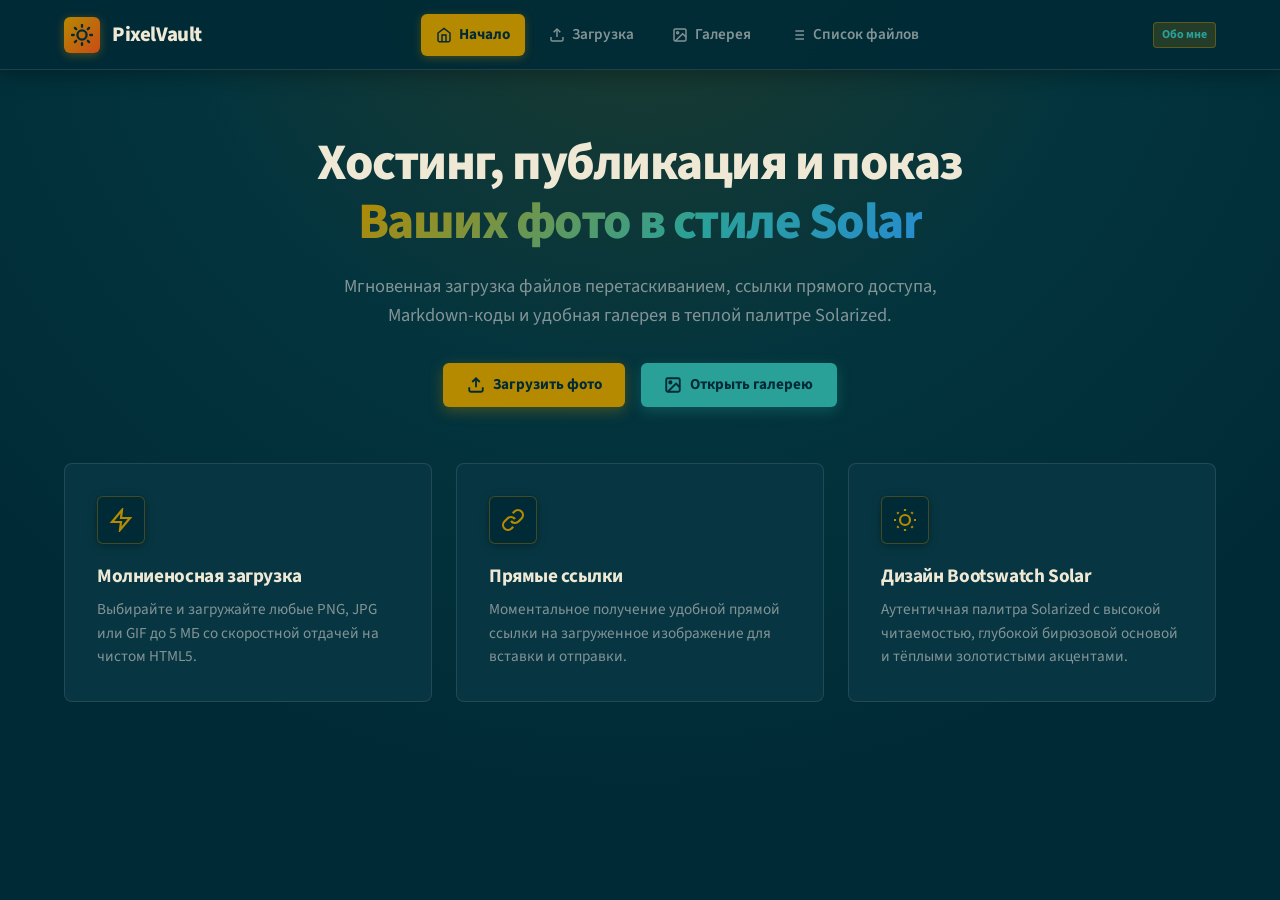
==== commit fce49913: "edit html" ====
--- a/templates/index.html
+++ b/templates/index.html
@@ -25,7 +25,6 @@
 
 <body>
     <div class="page-wrapper">
-        <!-- Site Header / Navbar (Solar Theme) -->
         <header class="site-header">
             <div class="header-container">
                 <a href="/" class="brand">
@@ -95,14 +94,8 @@
             </div>
         </header>
 
-        <!-- Main Content -->
         <main>
-            <!-- Hero Section (Solar Theme) -->
             <section class="hero-section">
-                <div class="hero-tag">
-                    <span class="hero-tag-dot"></span>
-                    <span>Быстрый сервер картинок</span>
-                </div>
                 <h1 class="hero-title">
                     Хостинг, публикация и показ <br>
                     <span class="gradient-text">
@@ -137,7 +130,6 @@
 
             </section>
 
-            <!-- Features Grid (Solar Cards) -->
             <section class="features-grid">
                 <div class="feature-card">
                     <div class="feature-icon-box">
--- a/static/css/style.css
+++ b/static/css/style.css
@@ -1567,6 +1567,29 @@
     box-shadow: none;
 }
 
+.btn-locked {
+    display: inline-flex;
+    align-items: center;
+    justify-content: center;
+    gap: 0.35rem;
+    padding: 0.4rem 0.8rem;
+    font-size: 0.82rem;
+    font-weight: 500;
+    line-height: 1.2;
+    border-radius: var(--radius-sm);
+    background-color: rgba(101, 123, 131, 0.12);
+    color: var(--solar-base1);
+    border: 1px solid rgba(101, 123, 131, 0.25);
+    cursor: not-allowed;
+    user-select: none;
+    white-space: nowrap;
+}
+
+.btn-locked svg {
+    flex-shrink: 0;
+    opacity: 0.85;
+}
+
 .pagination-bar {
     display: flex;
     align-items: center;
--- a/static/css/responsive.css
+++ b/static/css/responsive.css
@@ -479,6 +479,7 @@
     }
 
     .solar-table td.col-action .btn-delete-row,
+    .solar-table td.col-action .btn-locked,
     .solar-table td.col-action .btn {
         width: 100% !important;
         display: inline-flex !important;
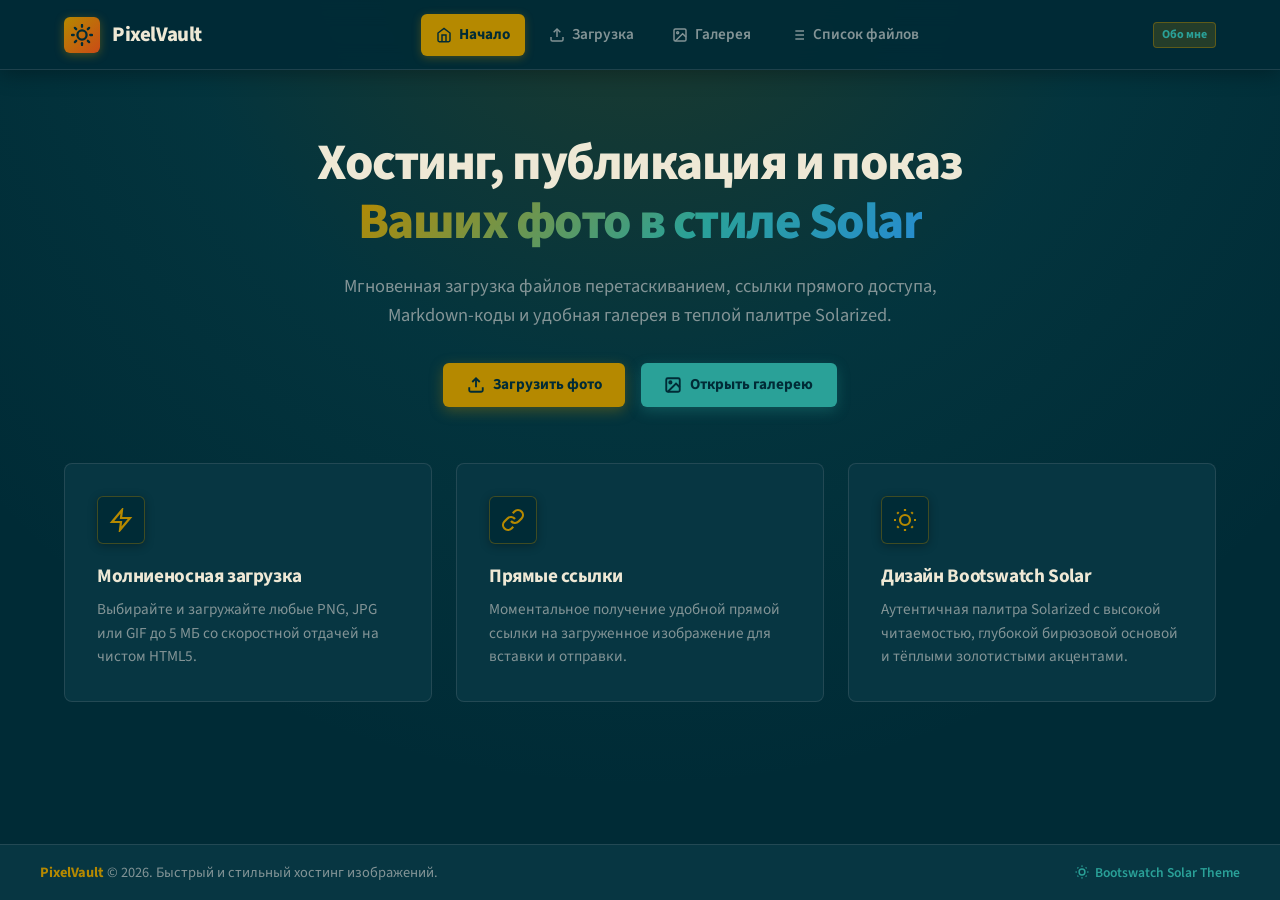
==== commit 0199ec15: "edit footer and css" ====
--- a/templates/index.html
+++ b/templates/index.html
@@ -180,6 +180,28 @@
                 </div>
             </section>
         </main>
+        <footer class="site-footer">
+            <div class="footer-container">
+                <div>
+                    <strong>PixelVault</strong> &copy; 2026. Быстрый и стильный хостинг изображений.
+                </div>
+                <div class="footer-solar-badge">
+                    <svg width="14" height="14" viewBox="0 0 24 24" fill="none" stroke="currentColor"
+                        stroke-width="2.5">
+                        <circle cx="12" cy="12" r="5"></circle>
+                        <line x1="12" y1="1" x2="12" y2="3"></line>
+                        <line x1="12" y1="21" x2="12" y2="23"></line>
+                        <line x1="4.22" y1="4.22" x2="5.64" y2="5.64"></line>
+                        <line x1="18.36" y1="18.36" x2="19.78" y2="19.78"></line>
+                        <line x1="1" y1="12" x2="3" y2="12"></line>
+                        <line x1="21" y1="12" x2="23" y2="12"></line>
+                        <line x1="4.22" y1="19.78" x2="5.64" y2="18.36"></line>
+                        <line x1="18.36" y1="5.64" x2="19.78" y2="4.22"></line>
+                    </svg>
+                    <span>Bootswatch Solar Theme</span>
+                </div>
+            </div>
+        </footer>
     </div>
 </body>
 
--- a/static/css/style.css
+++ b/static/css/style.css
@@ -440,21 +440,6 @@
     margin: 0 auto;
 }
 
-.hero-tag {
-    display: inline-flex;
-    align-items: center;
-    gap: 0.5rem;
-    padding: 0.35rem 0.9rem;
-    background-color: var(--bg-surface);
-    border: 1px solid rgba(181, 137, 0, 0.35);
-    border-radius: var(--radius-full);
-    color: var(--solar-yellow);
-    font-size: 0.85rem;
-    font-weight: 700;
-    margin-bottom: 1.5rem;
-    box-shadow: 0 2px 10px rgba(0, 0, 0, 0.25);
-}
-
 .hero-tag-dot {
     width: 8px;
     height: 8px;
@@ -1283,7 +1268,7 @@
     margin-top: auto;
     background-color: var(--solar-base02);
     border-top: 1px solid var(--border-color);
-    padding: 2rem 1.5rem;
+    padding: 1rem 1.5rem;
     font-size: 0.9rem;
     color: var(--solar-base0);
 }
@@ -1445,6 +1430,52 @@
     color: var(--solar-cyan);
     word-break: break-all;
     overflow-wrap: anywhere;
+}
+
+.solar-table th.col-thumb,
+.solar-table td.col-thumb {
+    width: 72px;
+    min-width: 72px;
+    max-width: 72px;
+    text-align: left;
+    padding: 0.6rem 0.5rem 0.6rem 1.25rem;
+    vertical-align: middle;
+}
+
+.table-thumb-link {
+    display: inline-flex;
+    align-items: center;
+    justify-content: center;
+    width: 36px;
+    height: 36px;
+    min-width: 36px;
+    min-height: 36px;
+    max-width: 36px;
+    max-height: 36px;
+    border-radius: var(--radius-sm);
+    overflow: hidden;
+    vertical-align: middle;
+    border: 1px solid var(--border-color);
+    background-color: var(--solar-base03);
+    transition: transform var(--transition-fast), border-color var(--transition-fast), box-shadow var(--transition-fast);
+}
+
+.table-thumb-link:hover {
+    transform: scale(1.2);
+    border-color: var(--solar-yellow);
+    box-shadow: 0 4px 14px rgba(0, 0, 0, 0.45);
+    z-index: 2;
+}
+
+.table-thumb-img {
+    width: 36px !important;
+    height: 36px !important;
+    min-width: 36px !important;
+    min-height: 36px !important;
+    max-width: 36px !important;
+    max-height: 36px !important;
+    object-fit: cover !important;
+    display: block;
 }
 
 .solar-table th.col-filename,
@@ -1692,4 +1723,178 @@
     transform: scale(1.05);
     border-color: var(--solar-yellow);
     box-shadow: 0 14px 36px rgba(0, 0, 0, 0.6), 0 0 25px rgba(181, 137, 0, 0.4);
+}
+
+/* ==========================================================================
+   CONFIRMATION MODAL (Bootswatch Solar Delete Dialog)
+   ========================================================================== */
+.solar-modal-backdrop {
+    position: fixed;
+    inset: 0;
+    background: rgba(0, 33, 41, 0.82);
+    backdrop-filter: blur(8px);
+    -webkit-backdrop-filter: blur(8px);
+    z-index: 1050;
+    display: flex;
+    align-items: center;
+    justify-content: center;
+    padding: 1.25rem;
+    opacity: 0;
+    visibility: hidden;
+    transition: opacity 0.22s ease, visibility 0.22s ease;
+}
+
+.solar-modal-backdrop.is-active {
+    opacity: 1;
+    visibility: visible;
+}
+
+.solar-modal-dialog {
+    background-color: var(--solar-base02);
+    border: 1px solid rgba(220, 50, 47, 0.4);
+    border-radius: var(--radius-lg);
+    box-shadow: 0 25px 60px rgba(0, 0, 0, 0.75), 0 0 35px rgba(220, 50, 47, 0.18);
+    width: 100%;
+    max-width: 460px;
+    padding: 2rem;
+    position: relative;
+    transform: scale(0.92) translateY(12px);
+    transition: transform 0.25s cubic-bezier(0.34, 1.56, 0.64, 1);
+    color: var(--text-primary);
+}
+
+.solar-modal-backdrop.is-active .solar-modal-dialog {
+    transform: scale(1) translateY(0);
+}
+
+.solar-modal-close {
+    position: absolute;
+    top: 1rem;
+    right: 1rem;
+    background: transparent;
+    border: none;
+    color: var(--solar-base01);
+    font-size: 1.6rem;
+    line-height: 1;
+    width: 32px;
+    height: 32px;
+    border-radius: var(--radius-sm);
+    cursor: pointer;
+    display: flex;
+    align-items: center;
+    justify-content: center;
+    transition: color var(--transition-fast), background-color var(--transition-fast);
+}
+
+.solar-modal-close:hover {
+    color: var(--solar-base2);
+    background-color: rgba(255, 255, 255, 0.08);
+}
+
+.solar-modal-header {
+    text-align: center;
+    margin-bottom: 1.25rem;
+}
+
+.solar-modal-icon-badge {
+    width: 58px;
+    height: 58px;
+    margin: 0 auto 1rem;
+    border-radius: 50%;
+    background-color: rgba(220, 50, 47, 0.15);
+    border: 2px solid rgba(220, 50, 47, 0.45);
+    color: var(--solar-red);
+    display: flex;
+    align-items: center;
+    justify-content: center;
+    box-shadow: 0 0 20px rgba(220, 50, 47, 0.25);
+}
+
+.solar-modal-title {
+    font-size: 1.35rem;
+    font-weight: 700;
+    color: var(--solar-base2);
+    margin-bottom: 0.5rem;
+}
+
+.solar-modal-desc {
+    font-size: 0.95rem;
+    color: var(--solar-base0);
+    line-height: 1.5;
+    margin: 0;
+}
+
+.solar-modal-preview {
+    background-color: var(--solar-base03);
+    border: 1px solid var(--border-color);
+    border-radius: var(--radius-md);
+    padding: 0.85rem 1rem;
+    display: flex;
+    align-items: center;
+    gap: 1rem;
+    margin-bottom: 1.5rem;
+}
+
+.solar-modal-preview-thumb {
+    width: 48px;
+    height: 48px;
+    border-radius: var(--radius-sm);
+    object-fit: cover;
+    border: 1px solid var(--border-color);
+    background-color: var(--solar-base02);
+    flex-shrink: 0;
+}
+
+.solar-modal-preview-info {
+    overflow: hidden;
+    display: flex;
+    flex-direction: column;
+    gap: 0.2rem;
+    text-align: left;
+    min-width: 0;
+}
+
+.solar-modal-preview-name {
+    font-size: 0.95rem;
+    font-weight: 600;
+    color: var(--solar-base2);
+    overflow: hidden;
+    text-overflow: ellipsis;
+    white-space: nowrap;
+}
+
+.solar-modal-preview-meta {
+    font-size: 0.8rem;
+    color: var(--solar-cyan);
+    font-family: var(--font-mono);
+}
+
+.solar-modal-actions {
+    display: flex;
+    align-items: center;
+    justify-content: flex-end;
+    gap: 0.85rem;
+}
+
+.solar-modal-actions .btn {
+    padding: 0.6rem 1.25rem;
+    font-size: 0.95rem;
+    display: inline-flex;
+    align-items: center;
+    gap: 0.5rem;
+    cursor: pointer;
+}
+
+.btn-danger-confirm {
+    background-color: var(--solar-red);
+    color: #fff !important;
+    border: none;
+    box-shadow: 0 4px 14px rgba(220, 50, 47, 0.4);
+    transition: background-color var(--transition-fast), transform var(--transition-fast), box-shadow var(--transition-fast);
+}
+
+.btn-danger-confirm:hover {
+    background-color: #b52a27;
+    transform: translateY(-2px);
+    box-shadow: 0 6px 18px rgba(220, 50, 47, 0.55);
 }
--- a/static/css/responsive.css
+++ b/static/css/responsive.css
@@ -425,9 +425,16 @@
         text-align: left;
     }
 
-    .solar-table td.col-filename {
+    .solar-table td.col-thumb {
         border-top: none;
         padding-top: 0 !important;
+        justify-content: space-between;
+        align-items: center;
+    }
+
+    .solar-table td.col-thumb .table-thumb-link {
+        width: 36px;
+        height: 36px;
     }
 
     .solar-table td.col-filename .table-link {
@@ -590,4 +597,18 @@
     .pagination-btn span {
         font-size: 0.8rem;
     }
+
+    .solar-modal-dialog {
+        padding: 1.5rem 1.25rem;
+    }
+
+    .solar-modal-actions {
+        flex-direction: column-reverse;
+        gap: 0.6rem;
+    }
+
+    .solar-modal-actions .btn {
+        width: 100%;
+        justify-content: center;
+    }
 }
